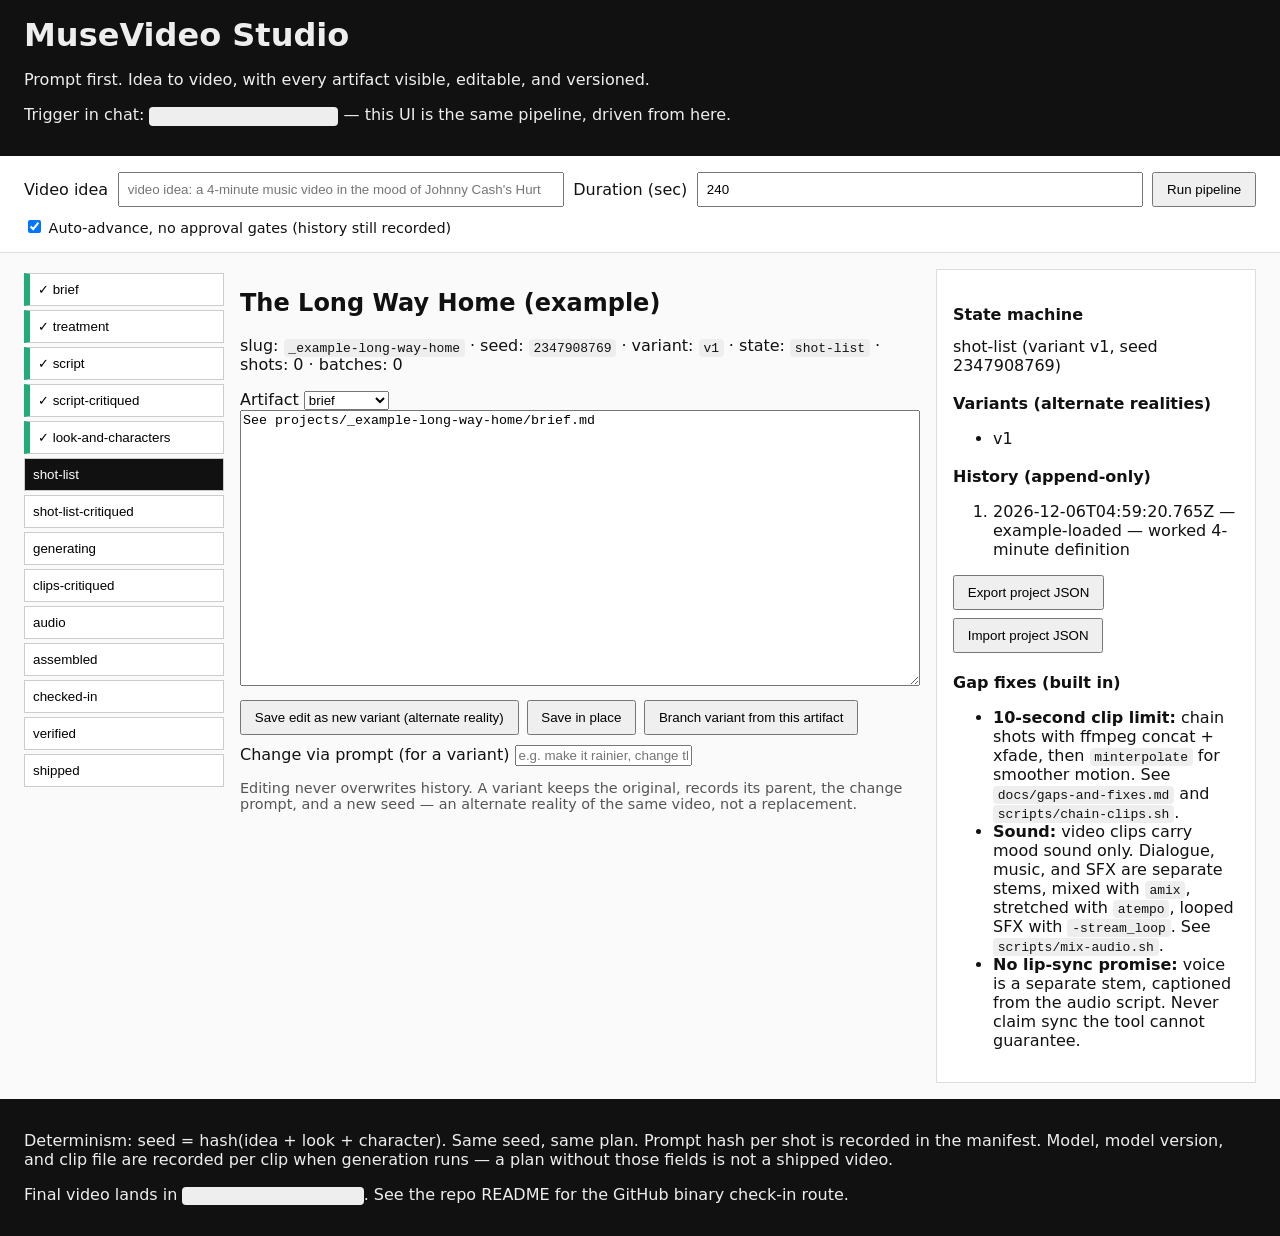
==== apps/studio/index.html @ f48187a9 "MuseVideoWorkflow: pipeline, studio UI, 15 chapters, evaluation engine, reference benchmarks, Long W" ====
<!DOCTYPE html>
<html lang="en">
<head>
<meta charset="utf-8">
<meta name="viewport" content="width=device-width, initial-scale=1">
<title>MuseVideo Studio — prompt-first video pipeline</title>
<link rel="stylesheet" href="style.css">
</head>
<body>
<header>
  <h1>MuseVideo Studio</h1>
  <p>Prompt first. Idea to video, with every artifact visible, editable, and versioned.</p>
  <p class="trigger">Trigger in chat: <code>video idea: &lt;your idea&gt;</code> — this UI is the same pipeline, driven from here.</p>
</header>

<section id="prompt-bar">
  <label for="idea">Video idea</label>
  <input id="idea" placeholder="video idea: a 4-minute music video in the mood of Johnny Cash's Hurt">
  <label for="duration">Duration (sec)</label>
  <input id="duration" type="number" value="240" min="10" step="10">
  <button id="run">Run pipeline</button>
  <label class="auto"><input type="checkbox" id="auto" checked> Auto-advance, no approval gates (history still recorded)</label>
</section>

<main>
  <nav id="stages" aria-label="Pipeline stages"></nav>

  <section id="work">
    <div id="project-meta"></div>
    <label for="artifact-select">Artifact</label>
    <select id="artifact-select"></select>
    <textarea id="artifact-editor" rows="18" spellcheck="false"></textarea>
    <div class="actions">
      <button id="save-variant">Save edit as new variant (alternate reality)</button>
      <button id="save-inplace">Save in place</button>
      <button id="branch">Branch variant from this artifact</button>
    </div>
    <label for="change-prompt">Change via prompt (for a variant)</label>
    <input id="change-prompt" placeholder="e.g. make it rainier, change the ending so he stays, warmer palette">
    <p class="hint">Editing never overwrites history. A variant keeps the original, records its parent, the change prompt, and a new seed — an alternate reality of the same video, not a replacement.</p>
  </section>

  <aside id="side">
    <h2>State machine</h2>
    <div id="state"></div>
    <h2>Variants (alternate realities)</h2>
    <ul id="variants"></ul>
    <h2>History (append-only)</h2>
    <ol id="history"></ol>
    <div class="actions">
      <button id="export">Export project JSON</button>
      <button id="import-btn">Import project JSON</button>
      <input type="file" id="import-file" accept=".json" hidden>
    </div>
    <h2>Gap fixes (built in)</h2>
    <ul>
      <li><b>10-second clip limit:</b> chain shots with ffmpeg concat + xfade, then <code>minterpolate</code> for smoother motion. See <code>docs/gaps-and-fixes.md</code> and <code>scripts/chain-clips.sh</code>.</li>
      <li><b>Sound:</b> video clips carry mood sound only. Dialogue, music, and SFX are separate stems, mixed with <code>amix</code>, stretched with <code>atempo</code>, looped SFX with <code>-stream_loop</code>. See <code>scripts/mix-audio.sh</code>.</li>
      <li><b>No lip-sync promise:</b> voice is a separate stem, captioned from the audio script. Never claim sync the tool cannot guarantee.</li>
    </ul>
  </aside>
</main>

<footer>
  <p>Determinism: seed = hash(idea + look + character). Same seed, same plan. Prompt hash per shot is recorded in the manifest. Model, model version, and clip file are recorded per clip when generation runs — a plan without those fields is not a shipped video.</p>
  <p>Final video lands in <code>projects/&lt;slug&gt;/final/</code>. See the repo README for the GitHub binary check-in route.</p>
</footer>
<script src="app.js"></script>
</body>
</html>
---- apps/studio/style.css ----
body{font-family:system-ui,sans-serif;margin:0;color:#111;background:#fafafa}
header,footer{padding:1rem 1.5rem;background:#111;color:#eee}
header h1{margin:0}
code{background:#eee;padding:.1rem .3rem;border-radius:4px}
#prompt-bar{display:flex;gap:.6rem;flex-wrap:wrap;align-items:center;padding:1rem 1.5rem;background:#fff;border-bottom:1px solid #ddd}
#prompt-bar input[type=text],#prompt-bar input:not([type=checkbox]){flex:1;min-width:280px;padding:.5rem}
main{display:grid;grid-template-columns:200px 1fr 320px;gap:1rem;padding:1rem 1.5rem}
#stages button{display:block;width:100%;text-align:left;margin:.25rem 0;padding:.5rem;border:1px solid #ccc;background:#fff;cursor:pointer}
#stages button.active{background:#111;color:#fff}
#stages button.done{border-left:6px solid #2a7}
textarea{width:100%;box-sizing:border-box;font-family:ui-monospace,monospace}
.actions{display:flex;gap:.5rem;flex-wrap:wrap;margin:.6rem 0}
button{padding:.5rem .8rem;cursor:pointer}
#side{background:#fff;border:1px solid #ddd;padding:1rem}
#side h2{font-size:1rem;margin-top:1.2rem}
.hint{color:#555;font-size:.9rem}
.auto{font-size:.9rem}
@media(max-width:900px){main{grid-template-columns:1fr}}
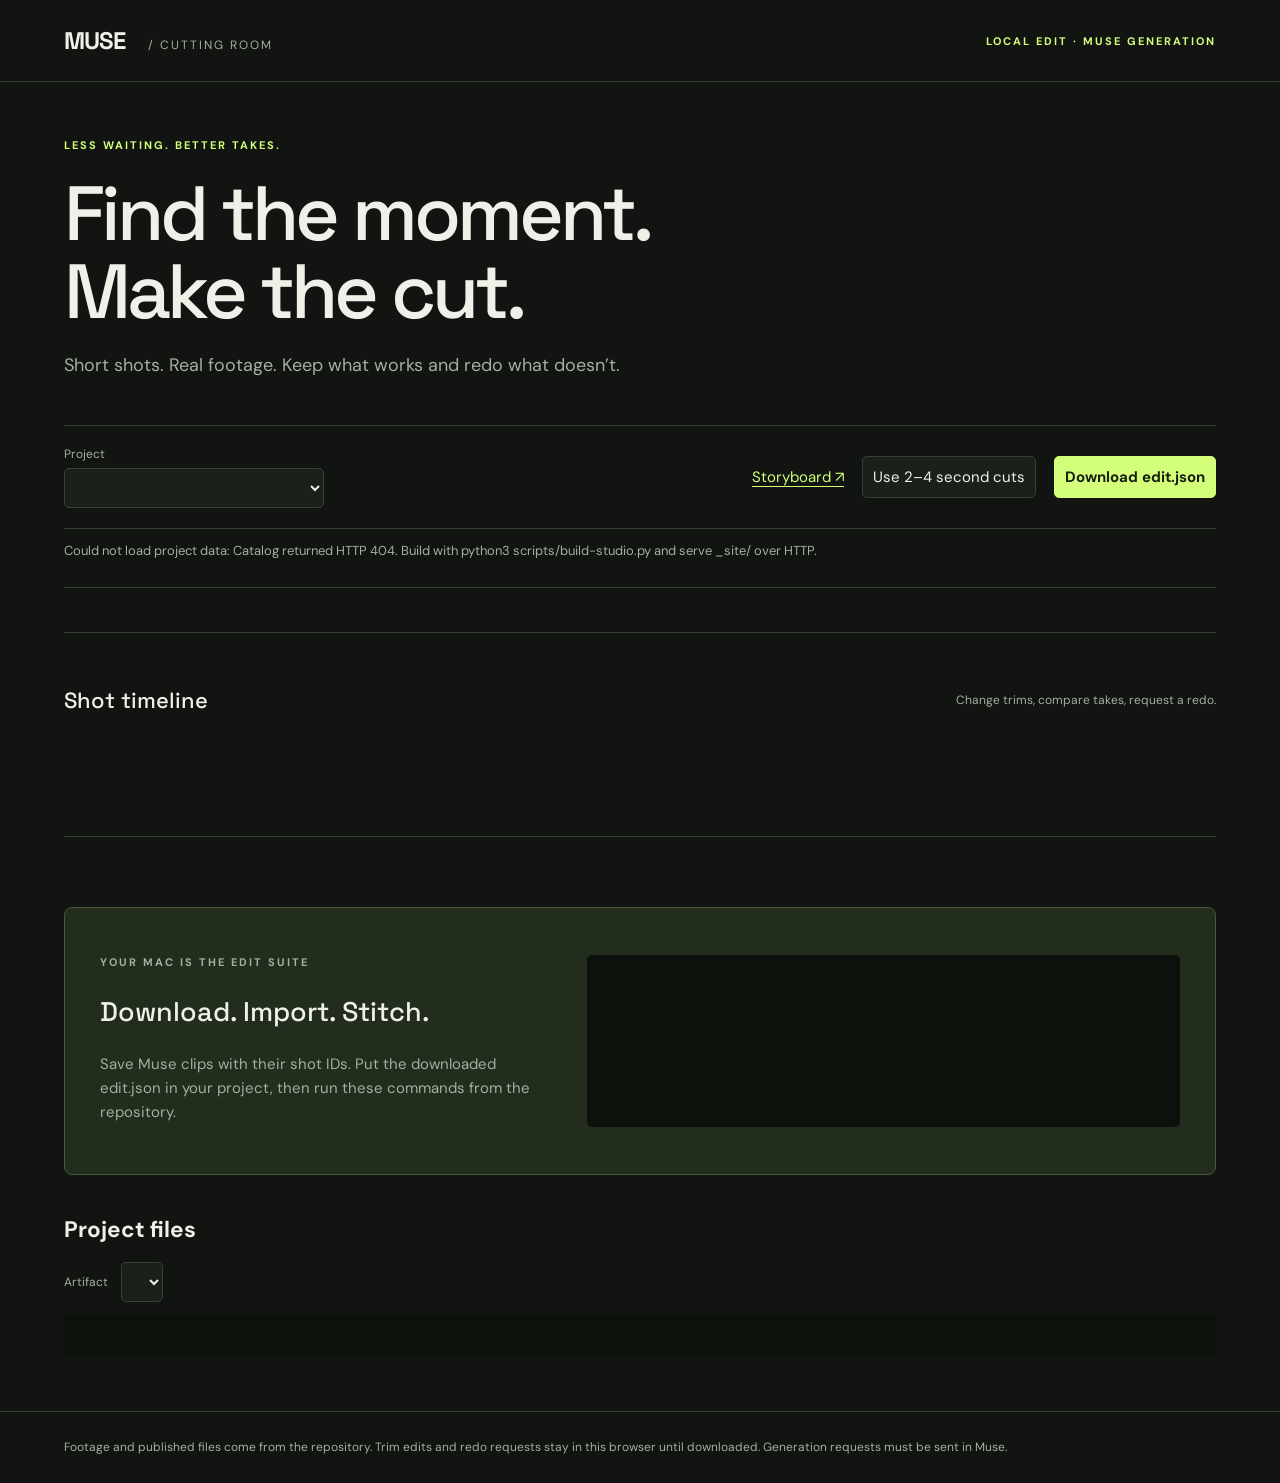
==== commit 66369821: "Add Swift local video intake, short-shot editing, selective redo and verified Pages publishing" ====
--- a/apps/studio/index.html
+++ b/apps/studio/index.html
@@ -1,70 +1,20 @@
-<!DOCTYPE html>
+<!doctype html>
 <html lang="en">
-<head>
-<meta charset="utf-8">
-<meta name="viewport" content="width=device-width, initial-scale=1">
-<title>MuseVideo Studio — prompt-first video pipeline</title>
-<link rel="stylesheet" href="style.css">
-</head>
+<head><meta charset="utf-8"><meta name="viewport" content="width=device-width,initial-scale=1"><title>Muse / Cutting room</title><link rel="stylesheet" href="style.css"></head>
 <body>
-<header>
-  <h1>MuseVideo Studio</h1>
-  <p>Prompt first. Idea to video, with every artifact visible, editable, and versioned.</p>
-  <p class="trigger">Trigger in chat: <code>video idea: &lt;your idea&gt;</code> — this UI is the same pipeline, driven from here.</p>
-</header>
-
-<section id="prompt-bar">
-  <label for="idea">Video idea</label>
-  <input id="idea" placeholder="video idea: a 4-minute music video in the mood of Johnny Cash's Hurt">
-  <label for="duration">Duration (sec)</label>
-  <input id="duration" type="number" value="240" min="10" step="10">
-  <button id="run">Run pipeline</button>
-  <label class="auto"><input type="checkbox" id="auto" checked> Auto-advance, no approval gates (history still recorded)</label>
-</section>
-
+<header><a class="wordmark" href="index.html">MUSE <span>/ CUTTING ROOM</span></a><span class="status-label">LOCAL EDIT · MUSE GENERATION</span></header>
 <main>
-  <nav id="stages" aria-label="Pipeline stages"></nav>
-
-  <section id="work">
-    <div id="project-meta"></div>
-    <label for="artifact-select">Artifact</label>
-    <select id="artifact-select"></select>
-    <textarea id="artifact-editor" rows="18" spellcheck="false"></textarea>
-    <div class="actions">
-      <button id="save-variant">Save edit as new variant (alternate reality)</button>
-      <button id="save-inplace">Save in place</button>
-      <button id="branch">Branch variant from this artifact</button>
-    </div>
-    <label for="change-prompt">Change via prompt (for a variant)</label>
-    <input id="change-prompt" placeholder="e.g. make it rainier, change the ending so he stays, warmer palette">
-    <p class="hint">Editing never overwrites history. A variant keeps the original, records its parent, the change prompt, and a new seed — an alternate reality of the same video, not a replacement.</p>
-  </section>
-
-  <aside id="side">
-    <h2>State machine</h2>
-    <div id="state"></div>
-    <h2>Variants (alternate realities)</h2>
-    <ul id="variants"></ul>
-    <h2>History (append-only)</h2>
-    <ol id="history"></ol>
-    <div class="actions">
-      <button id="export">Export project JSON</button>
-      <button id="import-btn">Import project JSON</button>
-      <input type="file" id="import-file" accept=".json" hidden>
-    </div>
-    <h2>Gap fixes (built in)</h2>
-    <ul>
-      <li><b>10-second clip limit:</b> chain shots with ffmpeg concat + xfade, then <code>minterpolate</code> for smoother motion. See <code>docs/gaps-and-fixes.md</code> and <code>scripts/chain-clips.sh</code>.</li>
-      <li><b>Sound:</b> video clips carry mood sound only. Dialogue, music, and SFX are separate stems, mixed with <code>amix</code>, stretched with <code>atempo</code>, looped SFX with <code>-stream_loop</code>. See <code>scripts/mix-audio.sh</code>.</li>
-      <li><b>No lip-sync promise:</b> voice is a separate stem, captioned from the audio script. Never claim sync the tool cannot guarantee.</li>
-    </ul>
-  </aside>
+<section class="intro"><p class="eyebrow">LESS WAITING. BETTER TAKES.</p><h1>Find the moment.<br>Make the cut.</h1><p>Short shots. Real footage. Keep what works and redo what doesn’t.</p></section>
+<div class="toolbar"><label>Project <select id="project-select" aria-label="Project"></select></label><a href="storyboard.html" id="storyboard-link">Storyboard ↗</a><button id="reset-edit">Use 2–4 second cuts</button><button id="export-edit" class="primary">Download edit.json</button></div>
+<p id="notice" role="status" aria-live="polite">Loading repository projects…</p>
+<section id="project-header"></section>
+<section id="final-player" hidden><video id="final-video" controls playsinline preload="metadata"></video><p><a id="download-final" download>Download saved final video</a></p></section>
+<div class="stats" id="stats"></div>
+<div class="section-title"><h2 id="view-title">Shot timeline</h2><span>Change trims, compare takes, request a redo.</span></div>
+<svg id="curve" viewBox="0 0 900 90" role="img" aria-label="Shot tension curve"></svg>
+<section id="shots" class="shot-grid" aria-label="Shots"></section>
+<section class="handoff"><div><p class="eyebrow">YOUR MAC IS THE EDIT SUITE</p><h2>Download. Import. Stitch.</h2><p>Save Muse clips with their shot IDs. Put the downloaded edit.json in your project, then run these commands from the repository.</p></div><pre id="commands"></pre></section>
+<section class="artifacts"><h2>Project files</h2><label>Artifact <select id="artifact-select"></select></label><pre id="artifact-text"></pre></section>
 </main>
-
-<footer>
-  <p>Determinism: seed = hash(idea + look + character). Same seed, same plan. Prompt hash per shot is recorded in the manifest. Model, model version, and clip file are recorded per clip when generation runs — a plan without those fields is not a shipped video.</p>
-  <p>Final video lands in <code>projects/&lt;slug&gt;/final/</code>. See the repo README for the GitHub binary check-in route.</p>
-</footer>
-<script src="app.js"></script>
-</body>
-</html>
+<footer>Footage and published files come from the repository. Trim edits and redo requests stay in this browser until downloaded. Generation requests must be sent in Muse.</footer>
+<script src="app.js"></script></body></html>
--- a/apps/studio/style.css
+++ b/apps/studio/style.css
@@ -1,18 +1,2 @@
-body{font-family:system-ui,sans-serif;margin:0;color:#111;background:#fafafa}
-header,footer{padding:1rem 1.5rem;background:#111;color:#eee}
-header h1{margin:0}
-code{background:#eee;padding:.1rem .3rem;border-radius:4px}
-#prompt-bar{display:flex;gap:.6rem;flex-wrap:wrap;align-items:center;padding:1rem 1.5rem;background:#fff;border-bottom:1px solid #ddd}
-#prompt-bar input[type=text],#prompt-bar input:not([type=checkbox]){flex:1;min-width:280px;padding:.5rem}
-main{display:grid;grid-template-columns:200px 1fr 320px;gap:1rem;padding:1rem 1.5rem}
-#stages button{display:block;width:100%;text-align:left;margin:.25rem 0;padding:.5rem;border:1px solid #ccc;background:#fff;cursor:pointer}
-#stages button.active{background:#111;color:#fff}
-#stages button.done{border-left:6px solid #2a7}
-textarea{width:100%;box-sizing:border-box;font-family:ui-monospace,monospace}
-.actions{display:flex;gap:.5rem;flex-wrap:wrap;margin:.6rem 0}
-button{padding:.5rem .8rem;cursor:pointer}
-#side{background:#fff;border:1px solid #ddd;padding:1rem}
-#side h2{font-size:1rem;margin-top:1.2rem}
-.hint{color:#555;font-size:.9rem}
-.auto{font-size:.9rem}
-@media(max-width:900px){main{grid-template-columns:1fr}}
+@import url('https://fonts.googleapis.com/css2?family=DM+Sans:wght@400;500;600;700&family=Space+Grotesk:wght@400;500;600;700&display=swap');
+:root{color-scheme:dark;--bg:#111411;--panel:#1b201b;--line:#364036;--text:#eef1e8;--muted:#a5afa0;--accent:#d3ff7b}*{box-sizing:border-box}body{margin:0;background:var(--bg);color:var(--text);font:15px 'DM Sans',system-ui,sans-serif}header{height:82px;display:flex;align-items:center;justify-content:space-between;padding:0 5vw;border-bottom:1px solid var(--line)}a{color:var(--accent);text-underline-offset:4px}.wordmark{font:700 24px 'Space Grotesk',sans-serif;letter-spacing:-1px;color:var(--text);text-decoration:none}.wordmark span{font:12px 'DM Sans',sans-serif;letter-spacing:2px;margin-left:18px;color:var(--muted)}.status-label,.eyebrow{font-size:11px;font-weight:700;letter-spacing:2px;color:var(--accent)}main{max-width:1500px;margin:auto;padding:45px 5vw}.intro{padding:0 0 30px}.intro h1{font:500 clamp(45px,6vw,84px)/1.02 'Space Grotesk',sans-serif;letter-spacing:-4px;margin:22px 0}.intro>p:last-child{color:var(--muted);font-size:18px}.toolbar{display:flex;align-items:center;gap:18px;flex-wrap:wrap;padding:20px 0;border-top:1px solid var(--line);border-bottom:1px solid var(--line)}label{color:var(--muted);font-size:12px}button,select,input{font:inherit;color:var(--text);border:1px solid var(--line);background:var(--panel);border-radius:5px;padding:10px}button{cursor:pointer}button:hover{border-color:var(--accent)}button.primary{background:var(--accent);color:#172010;border-color:var(--accent);font-weight:700}.toolbar label{margin-right:auto}.toolbar select{display:block;min-width:260px;margin-top:6px}#notice{color:var(--muted);min-height:20px;font-size:13px}#project-header h2{font:500 30px 'Space Grotesk',sans-serif;margin-bottom:8px}#project-header p{color:var(--muted)}.stats{display:flex;gap:35px;margin:25px 0;padding:22px 0;border-block:1px solid var(--line)}.stat strong{display:block;font:500 26px 'Space Grotesk',sans-serif}.stat span{color:var(--muted);font-size:12px}.section-title{display:flex;align-items:center;justify-content:space-between;margin:35px 0 15px;gap:20px}.section-title h2{font:500 22px 'Space Grotesk',sans-serif}.section-title span{color:var(--muted);font-size:12px}.shot-grid{display:grid;grid-template-columns:repeat(3,minmax(0,1fr));gap:20px}.shot{border:1px solid var(--line);border-radius:8px;overflow:hidden;background:var(--panel)}.media{aspect-ratio:16/9;position:relative;background:#080b08;display:grid;place-items:center}.media video{width:100%;height:100%;object-fit:contain}.plan-frame{padding:24px;color:#c2c9ba;font:500 20px/1.3 'Space Grotesk',sans-serif}.plan-label{position:absolute;top:12px;left:12px;font-size:10px;letter-spacing:1px;color:var(--accent);background:#192314;padding:5px 8px;border-radius:3px}.shot-content{padding:18px}.shot-top{display:flex;justify-content:space-between;align-items:center;font-size:12px;color:var(--muted)}.shot-id{font:700 20px 'Space Grotesk',sans-serif;color:var(--accent)}.shot h3{font:500 17px/1.35 'Space Grotesk',sans-serif;min-height:46px;margin:14px 0 8px}.shot p{font-size:13px;line-height:1.5;color:var(--muted)}.trims{display:flex;align-items:center;gap:10px;margin:15px 0}.trims label{flex:1}.trims input{display:block;width:100%;margin-top:5px}.shot-actions{display:flex;gap:8px;flex-wrap:wrap}.shot-actions button,.file-label{font-size:12px}.file-label{cursor:pointer;border:1px solid var(--line);padding:10px;border-radius:5px;color:var(--text)}details{margin-top:16px;border-top:1px solid var(--line);padding-top:12px}summary{color:var(--muted);cursor:pointer;font-size:12px}details p{white-space:pre-wrap}.redo-box{width:100%;min-height:70px;background:#111811;border:1px solid var(--line);color:var(--text);padding:10px;margin:10px 0;font:13px system-ui;border-radius:4px}.redo-status{color:var(--accent)!important}#curve{width:100%;height:90px;border-bottom:1px solid var(--line);margin-bottom:20px}#final-video{width:100%;max-height:65vh;background:#000;border-radius:8px}#final-player{margin:25px 0}.handoff{display:grid;grid-template-columns:1fr 1.3fr;gap:30px;padding:35px;margin-top:45px;background:#232d1e;border:1px solid #485a37;border-radius:8px}.handoff h2{font:500 27px 'Space Grotesk',sans-serif}.handoff p{color:var(--muted);line-height:1.6}pre{white-space:pre-wrap;overflow-wrap:anywhere;background:#0c110b;padding:20px;font:12px/1.8 ui-monospace,monospace;border-radius:5px}.artifacts{margin-top:40px}.artifacts select{margin:0 10px}footer{padding:25px 5vw;border-top:1px solid var(--line);color:var(--muted);font-size:12px;line-height:1.7}:focus-visible{outline:2px solid var(--accent);outline-offset:3px}@media(max-width:1050px){.shot-grid{grid-template-columns:repeat(2,minmax(0,1fr))}}@media(max-width:680px){.shot-grid,.handoff{grid-template-columns:1fr}.intro h1{letter-spacing:-2px}.status-label{display:none}.stats{gap:20px}.toolbar{gap:12px}.toolbar label{width:100%}.toolbar select{width:100%}.handoff{padding:20px}.wordmark span{letter-spacing:1px;margin-left:8px}.section-title span{max-width:140px}}
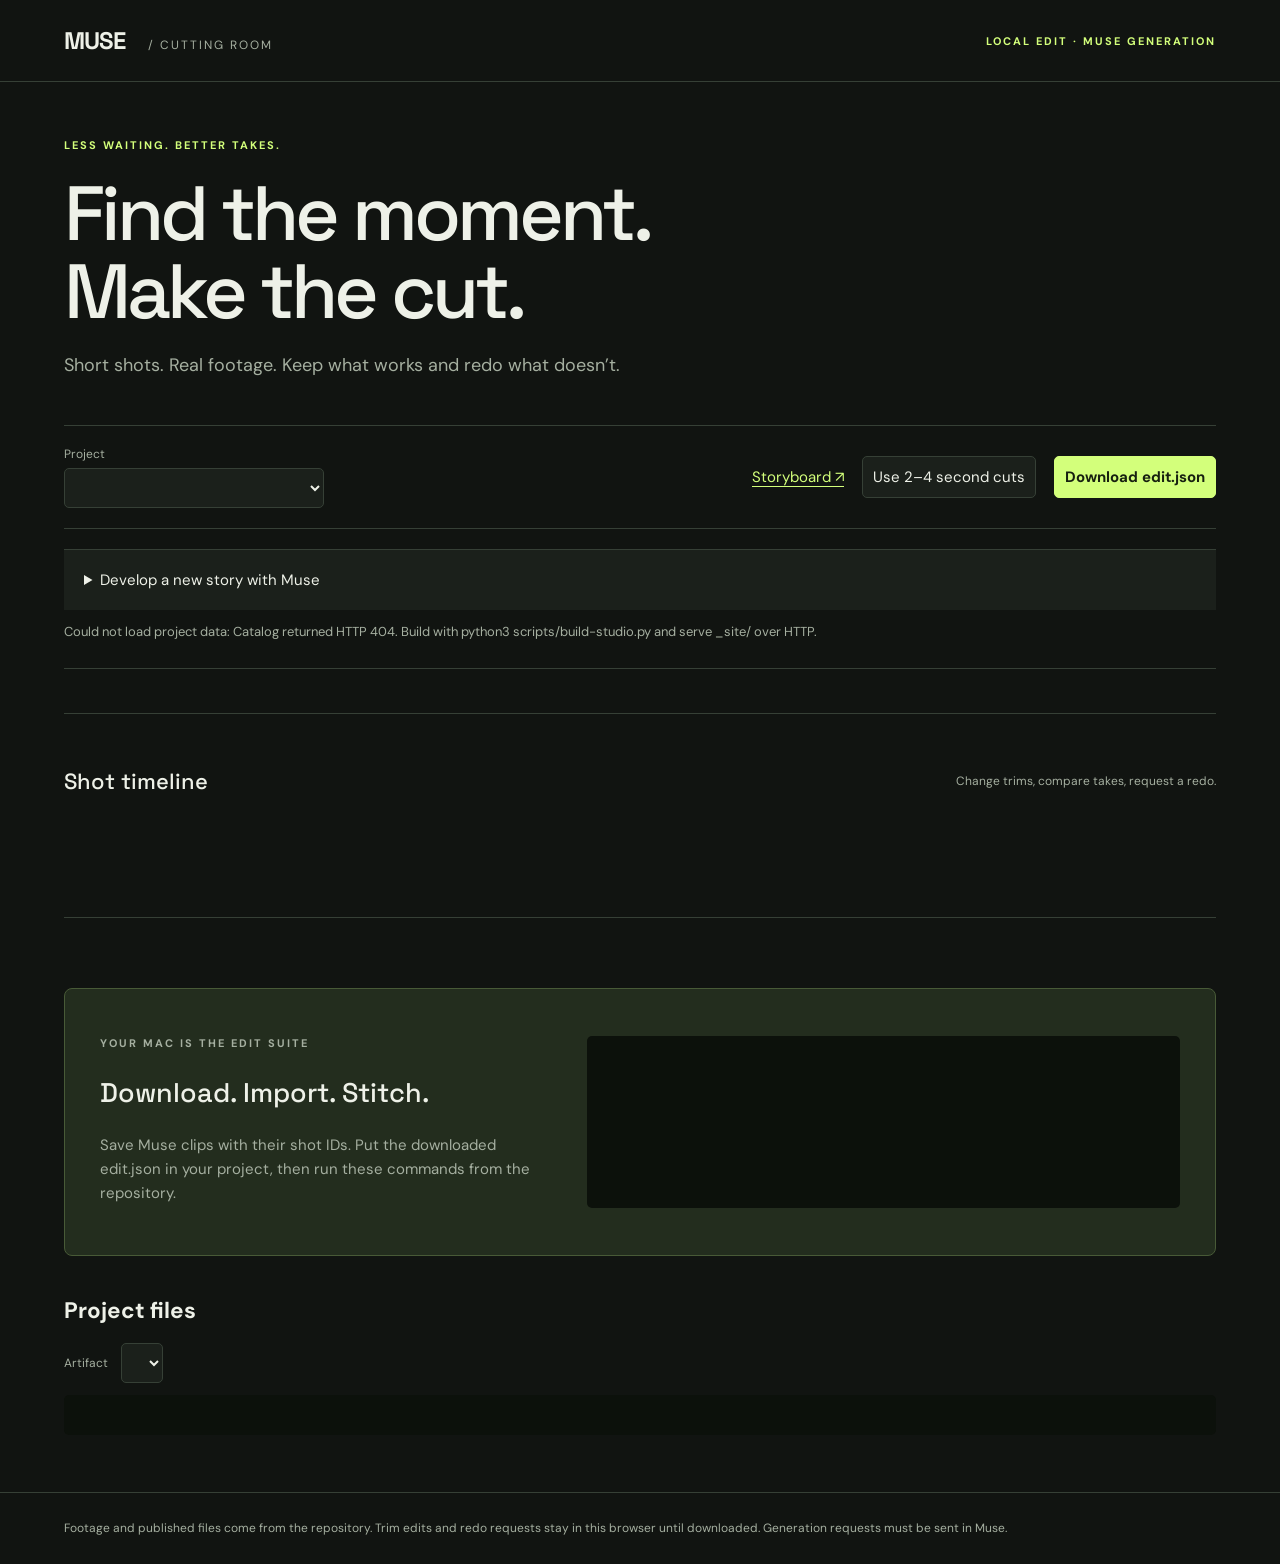
==== commit eed484f7: "Develop complete story productions and replace trailer with The Five Outcasts" ====
--- a/apps/studio/index.html
+++ b/apps/studio/index.html
@@ -6,6 +6,7 @@
 <main>
 <section class="intro"><p class="eyebrow">LESS WAITING. BETTER TAKES.</p><h1>Find the moment.<br>Make the cut.</h1><p>Short shots. Real footage. Keep what works and redo what doesn’t.</p></section>
 <div class="toolbar"><label>Project <select id="project-select" aria-label="Project"></select></label><a href="storyboard.html" id="storyboard-link">Storyboard ↗</a><button id="reset-edit">Use 2–4 second cuts</button><button id="export-edit" class="primary">Download edit.json</button></div>
+<details class="new-production"><summary>Develop a new story with Muse</summary><p>Describe the story, cast, reveal, tone and runtime. Muse authors the production; the local tool expands and validates every artifact.</p><label for="story-brief">Story brief</label><textarea id="story-brief" rows="5" placeholder="A 60-second horror-wuxia trailer about two heroes, five shunned outcasts, and a woman who chose to leave…"></textarea><button id="copy-production">Copy production request for Muse</button><p><a href="https://muse.ai/" target="_blank" rel="noopener">Open Muse ↗</a></p></details>
 <p id="notice" role="status" aria-live="polite">Loading repository projects…</p>
 <section id="project-header"></section>
 <section id="final-player" hidden><video id="final-video" controls playsinline preload="metadata"></video><p><a id="download-final" download>Download saved final video</a></p></section>
--- a/apps/studio/style.css
+++ b/apps/studio/style.css
@@ -1,2 +1,4 @@
 @import url('https://fonts.googleapis.com/css2?family=DM+Sans:wght@400;500;600;700&family=Space+Grotesk:wght@400;500;600;700&display=swap');
 :root{color-scheme:dark;--bg:#111411;--panel:#1b201b;--line:#364036;--text:#eef1e8;--muted:#a5afa0;--accent:#d3ff7b}*{box-sizing:border-box}body{margin:0;background:var(--bg);color:var(--text);font:15px 'DM Sans',system-ui,sans-serif}header{height:82px;display:flex;align-items:center;justify-content:space-between;padding:0 5vw;border-bottom:1px solid var(--line)}a{color:var(--accent);text-underline-offset:4px}.wordmark{font:700 24px 'Space Grotesk',sans-serif;letter-spacing:-1px;color:var(--text);text-decoration:none}.wordmark span{font:12px 'DM Sans',sans-serif;letter-spacing:2px;margin-left:18px;color:var(--muted)}.status-label,.eyebrow{font-size:11px;font-weight:700;letter-spacing:2px;color:var(--accent)}main{max-width:1500px;margin:auto;padding:45px 5vw}.intro{padding:0 0 30px}.intro h1{font:500 clamp(45px,6vw,84px)/1.02 'Space Grotesk',sans-serif;letter-spacing:-4px;margin:22px 0}.intro>p:last-child{color:var(--muted);font-size:18px}.toolbar{display:flex;align-items:center;gap:18px;flex-wrap:wrap;padding:20px 0;border-top:1px solid var(--line);border-bottom:1px solid var(--line)}label{color:var(--muted);font-size:12px}button,select,input{font:inherit;color:var(--text);border:1px solid var(--line);background:var(--panel);border-radius:5px;padding:10px}button{cursor:pointer}button:hover{border-color:var(--accent)}button.primary{background:var(--accent);color:#172010;border-color:var(--accent);font-weight:700}.toolbar label{margin-right:auto}.toolbar select{display:block;min-width:260px;margin-top:6px}#notice{color:var(--muted);min-height:20px;font-size:13px}#project-header h2{font:500 30px 'Space Grotesk',sans-serif;margin-bottom:8px}#project-header p{color:var(--muted)}.stats{display:flex;gap:35px;margin:25px 0;padding:22px 0;border-block:1px solid var(--line)}.stat strong{display:block;font:500 26px 'Space Grotesk',sans-serif}.stat span{color:var(--muted);font-size:12px}.section-title{display:flex;align-items:center;justify-content:space-between;margin:35px 0 15px;gap:20px}.section-title h2{font:500 22px 'Space Grotesk',sans-serif}.section-title span{color:var(--muted);font-size:12px}.shot-grid{display:grid;grid-template-columns:repeat(3,minmax(0,1fr));gap:20px}.shot{border:1px solid var(--line);border-radius:8px;overflow:hidden;background:var(--panel)}.media{aspect-ratio:16/9;position:relative;background:#080b08;display:grid;place-items:center}.media video{width:100%;height:100%;object-fit:contain}.plan-frame{padding:24px;color:#c2c9ba;font:500 20px/1.3 'Space Grotesk',sans-serif}.plan-label{position:absolute;top:12px;left:12px;font-size:10px;letter-spacing:1px;color:var(--accent);background:#192314;padding:5px 8px;border-radius:3px}.shot-content{padding:18px}.shot-top{display:flex;justify-content:space-between;align-items:center;font-size:12px;color:var(--muted)}.shot-id{font:700 20px 'Space Grotesk',sans-serif;color:var(--accent)}.shot h3{font:500 17px/1.35 'Space Grotesk',sans-serif;min-height:46px;margin:14px 0 8px}.shot p{font-size:13px;line-height:1.5;color:var(--muted)}.trims{display:flex;align-items:center;gap:10px;margin:15px 0}.trims label{flex:1}.trims input{display:block;width:100%;margin-top:5px}.shot-actions{display:flex;gap:8px;flex-wrap:wrap}.shot-actions button,.file-label{font-size:12px}.file-label{cursor:pointer;border:1px solid var(--line);padding:10px;border-radius:5px;color:var(--text)}details{margin-top:16px;border-top:1px solid var(--line);padding-top:12px}summary{color:var(--muted);cursor:pointer;font-size:12px}details p{white-space:pre-wrap}.redo-box{width:100%;min-height:70px;background:#111811;border:1px solid var(--line);color:var(--text);padding:10px;margin:10px 0;font:13px system-ui;border-radius:4px}.redo-status{color:var(--accent)!important}#curve{width:100%;height:90px;border-bottom:1px solid var(--line);margin-bottom:20px}#final-video{width:100%;max-height:65vh;background:#000;border-radius:8px}#final-player{margin:25px 0}.handoff{display:grid;grid-template-columns:1fr 1.3fr;gap:30px;padding:35px;margin-top:45px;background:#232d1e;border:1px solid #485a37;border-radius:8px}.handoff h2{font:500 27px 'Space Grotesk',sans-serif}.handoff p{color:var(--muted);line-height:1.6}pre{white-space:pre-wrap;overflow-wrap:anywhere;background:#0c110b;padding:20px;font:12px/1.8 ui-monospace,monospace;border-radius:5px}.artifacts{margin-top:40px}.artifacts select{margin:0 10px}footer{padding:25px 5vw;border-top:1px solid var(--line);color:var(--muted);font-size:12px;line-height:1.7}:focus-visible{outline:2px solid var(--accent);outline-offset:3px}@media(max-width:1050px){.shot-grid{grid-template-columns:repeat(2,minmax(0,1fr))}}@media(max-width:680px){.shot-grid,.handoff{grid-template-columns:1fr}.intro h1{letter-spacing:-2px}.status-label{display:none}.stats{gap:20px}.toolbar{gap:12px}.toolbar label{width:100%}.toolbar select{width:100%}.handoff{padding:20px}.wordmark span{letter-spacing:1px;margin-left:8px}.section-title span{max-width:140px}}
+
+.new-production{padding:20px;background:var(--panel);margin-top:20px}.new-production summary{font-size:15px;color:var(--text)}.new-production textarea{display:block;width:100%;background:var(--bg);color:var(--text);border:1px solid var(--line);border-radius:5px;margin:10px 0;padding:12px;font:14px/1.6 system-ui}.new-production p{color:var(--muted);line-height:1.6}
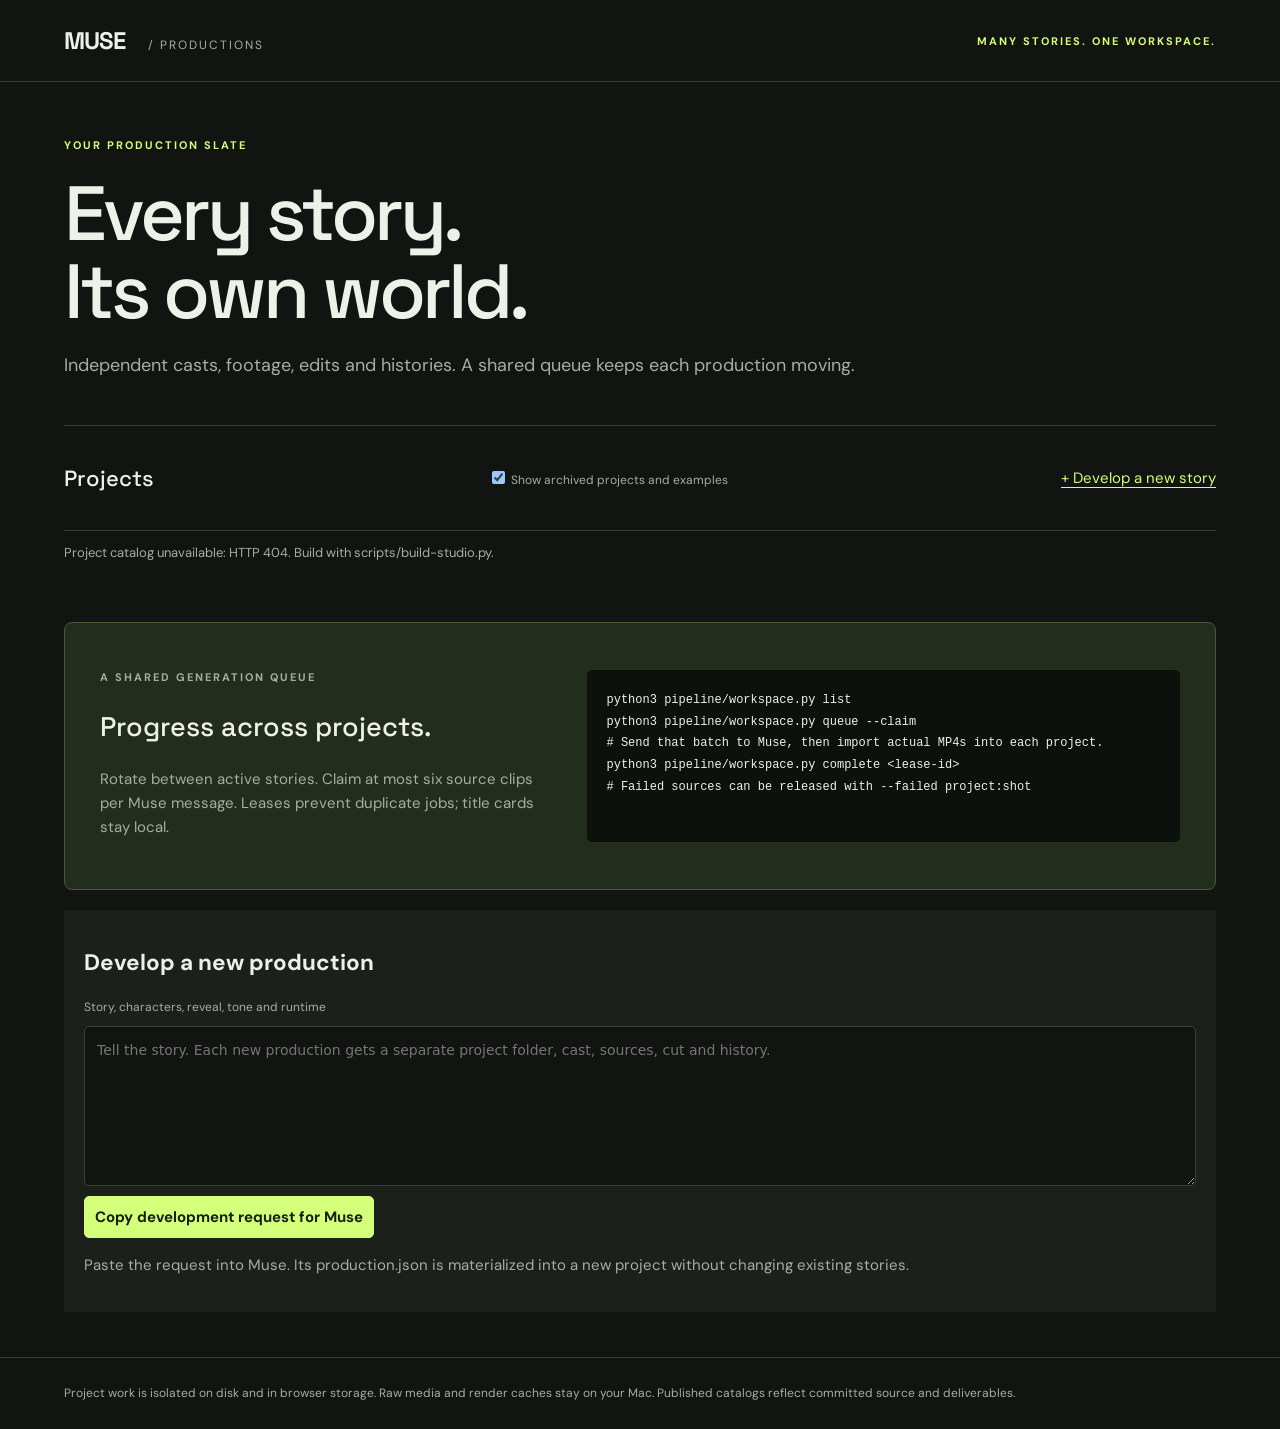
==== commit 2298a978: "Support multiple productions with isolated edits and a fair shared generation queue" ====
--- a/apps/studio/index.html
+++ b/apps/studio/index.html
@@ -5,7 +5,7 @@
 <header><a class="wordmark" href="index.html">MUSE <span>/ CUTTING ROOM</span></a><span class="status-label">LOCAL EDIT · MUSE GENERATION</span></header>
 <main>
 <section class="intro"><p class="eyebrow">LESS WAITING. BETTER TAKES.</p><h1>Find the moment.<br>Make the cut.</h1><p>Short shots. Real footage. Keep what works and redo what doesn’t.</p></section>
-<div class="toolbar"><label>Project <select id="project-select" aria-label="Project"></select></label><a href="storyboard.html" id="storyboard-link">Storyboard ↗</a><button id="reset-edit">Use 2–4 second cuts</button><button id="export-edit" class="primary">Download edit.json</button></div>
+<div class="toolbar"><a href="workspace.html">← All productions</a><label>Project <select id="project-select" aria-label="Project"></select></label><a href="storyboard.html" id="storyboard-link">Storyboard ↗</a><button id="reset-edit">Use 2–4 second cuts</button><button id="export-edit" class="primary">Download edit.json</button></div>
 <details class="new-production"><summary>Develop a new story with Muse</summary><p>Describe the story, cast, reveal, tone and runtime. Muse authors the production; the local tool expands and validates every artifact.</p><label for="story-brief">Story brief</label><textarea id="story-brief" rows="5" placeholder="A 60-second horror-wuxia trailer about two heroes, five shunned outcasts, and a woman who chose to leave…"></textarea><button id="copy-production">Copy production request for Muse</button><p><a href="https://muse.ai/" target="_blank" rel="noopener">Open Muse ↗</a></p></details>
 <p id="notice" role="status" aria-live="polite">Loading repository projects…</p>
 <section id="project-header"></section>
--- a/apps/studio/style.css
+++ b/apps/studio/style.css
@@ -2,3 +2,4 @@
 :root{color-scheme:dark;--bg:#111411;--panel:#1b201b;--line:#364036;--text:#eef1e8;--muted:#a5afa0;--accent:#d3ff7b}*{box-sizing:border-box}body{margin:0;background:var(--bg);color:var(--text);font:15px 'DM Sans',system-ui,sans-serif}header{height:82px;display:flex;align-items:center;justify-content:space-between;padding:0 5vw;border-bottom:1px solid var(--line)}a{color:var(--accent);text-underline-offset:4px}.wordmark{font:700 24px 'Space Grotesk',sans-serif;letter-spacing:-1px;color:var(--text);text-decoration:none}.wordmark span{font:12px 'DM Sans',sans-serif;letter-spacing:2px;margin-left:18px;color:var(--muted)}.status-label,.eyebrow{font-size:11px;font-weight:700;letter-spacing:2px;color:var(--accent)}main{max-width:1500px;margin:auto;padding:45px 5vw}.intro{padding:0 0 30px}.intro h1{font:500 clamp(45px,6vw,84px)/1.02 'Space Grotesk',sans-serif;letter-spacing:-4px;margin:22px 0}.intro>p:last-child{color:var(--muted);font-size:18px}.toolbar{display:flex;align-items:center;gap:18px;flex-wrap:wrap;padding:20px 0;border-top:1px solid var(--line);border-bottom:1px solid var(--line)}label{color:var(--muted);font-size:12px}button,select,input{font:inherit;color:var(--text);border:1px solid var(--line);background:var(--panel);border-radius:5px;padding:10px}button{cursor:pointer}button:hover{border-color:var(--accent)}button.primary{background:var(--accent);color:#172010;border-color:var(--accent);font-weight:700}.toolbar label{margin-right:auto}.toolbar select{display:block;min-width:260px;margin-top:6px}#notice{color:var(--muted);min-height:20px;font-size:13px}#project-header h2{font:500 30px 'Space Grotesk',sans-serif;margin-bottom:8px}#project-header p{color:var(--muted)}.stats{display:flex;gap:35px;margin:25px 0;padding:22px 0;border-block:1px solid var(--line)}.stat strong{display:block;font:500 26px 'Space Grotesk',sans-serif}.stat span{color:var(--muted);font-size:12px}.section-title{display:flex;align-items:center;justify-content:space-between;margin:35px 0 15px;gap:20px}.section-title h2{font:500 22px 'Space Grotesk',sans-serif}.section-title span{color:var(--muted);font-size:12px}.shot-grid{display:grid;grid-template-columns:repeat(3,minmax(0,1fr));gap:20px}.shot{border:1px solid var(--line);border-radius:8px;overflow:hidden;background:var(--panel)}.media{aspect-ratio:16/9;position:relative;background:#080b08;display:grid;place-items:center}.media video{width:100%;height:100%;object-fit:contain}.plan-frame{padding:24px;color:#c2c9ba;font:500 20px/1.3 'Space Grotesk',sans-serif}.plan-label{position:absolute;top:12px;left:12px;font-size:10px;letter-spacing:1px;color:var(--accent);background:#192314;padding:5px 8px;border-radius:3px}.shot-content{padding:18px}.shot-top{display:flex;justify-content:space-between;align-items:center;font-size:12px;color:var(--muted)}.shot-id{font:700 20px 'Space Grotesk',sans-serif;color:var(--accent)}.shot h3{font:500 17px/1.35 'Space Grotesk',sans-serif;min-height:46px;margin:14px 0 8px}.shot p{font-size:13px;line-height:1.5;color:var(--muted)}.trims{display:flex;align-items:center;gap:10px;margin:15px 0}.trims label{flex:1}.trims input{display:block;width:100%;margin-top:5px}.shot-actions{display:flex;gap:8px;flex-wrap:wrap}.shot-actions button,.file-label{font-size:12px}.file-label{cursor:pointer;border:1px solid var(--line);padding:10px;border-radius:5px;color:var(--text)}details{margin-top:16px;border-top:1px solid var(--line);padding-top:12px}summary{color:var(--muted);cursor:pointer;font-size:12px}details p{white-space:pre-wrap}.redo-box{width:100%;min-height:70px;background:#111811;border:1px solid var(--line);color:var(--text);padding:10px;margin:10px 0;font:13px system-ui;border-radius:4px}.redo-status{color:var(--accent)!important}#curve{width:100%;height:90px;border-bottom:1px solid var(--line);margin-bottom:20px}#final-video{width:100%;max-height:65vh;background:#000;border-radius:8px}#final-player{margin:25px 0}.handoff{display:grid;grid-template-columns:1fr 1.3fr;gap:30px;padding:35px;margin-top:45px;background:#232d1e;border:1px solid #485a37;border-radius:8px}.handoff h2{font:500 27px 'Space Grotesk',sans-serif}.handoff p{color:var(--muted);line-height:1.6}pre{white-space:pre-wrap;overflow-wrap:anywhere;background:#0c110b;padding:20px;font:12px/1.8 ui-monospace,monospace;border-radius:5px}.artifacts{margin-top:40px}.artifacts select{margin:0 10px}footer{padding:25px 5vw;border-top:1px solid var(--line);color:var(--muted);font-size:12px;line-height:1.7}:focus-visible{outline:2px solid var(--accent);outline-offset:3px}@media(max-width:1050px){.shot-grid{grid-template-columns:repeat(2,minmax(0,1fr))}}@media(max-width:680px){.shot-grid,.handoff{grid-template-columns:1fr}.intro h1{letter-spacing:-2px}.status-label{display:none}.stats{gap:20px}.toolbar{gap:12px}.toolbar label{width:100%}.toolbar select{width:100%}.handoff{padding:20px}.wordmark span{letter-spacing:1px;margin-left:8px}.section-title span{max-width:140px}}
 
 .new-production{padding:20px;background:var(--panel);margin-top:20px}.new-production summary{font-size:15px;color:var(--text)}.new-production textarea{display:block;width:100%;background:var(--bg);color:var(--text);border:1px solid var(--line);border-radius:5px;margin:10px 0;padding:12px;font:14px/1.6 system-ui}.new-production p{color:var(--muted);line-height:1.6}
+.project-grid{display:grid;grid-template-columns:repeat(2,minmax(0,1fr));gap:22px}.project-card{padding:30px;border:1px solid var(--line);border-radius:8px;background:var(--panel)}.project-card h2{font:500 30px 'Space Grotesk',sans-serif;margin:20px 0}.project-card>p:not(.eyebrow){color:var(--muted);line-height:1.6}.project-summary{margin:22px 0;color:var(--muted);font-size:12px}.project-card a{font-size:13px;margin-right:12px}.toolbar h2{font:500 22px 'Space Grotesk',sans-serif;margin-right:auto}@media(max-width:680px){.project-grid{grid-template-columns:1fr}}
